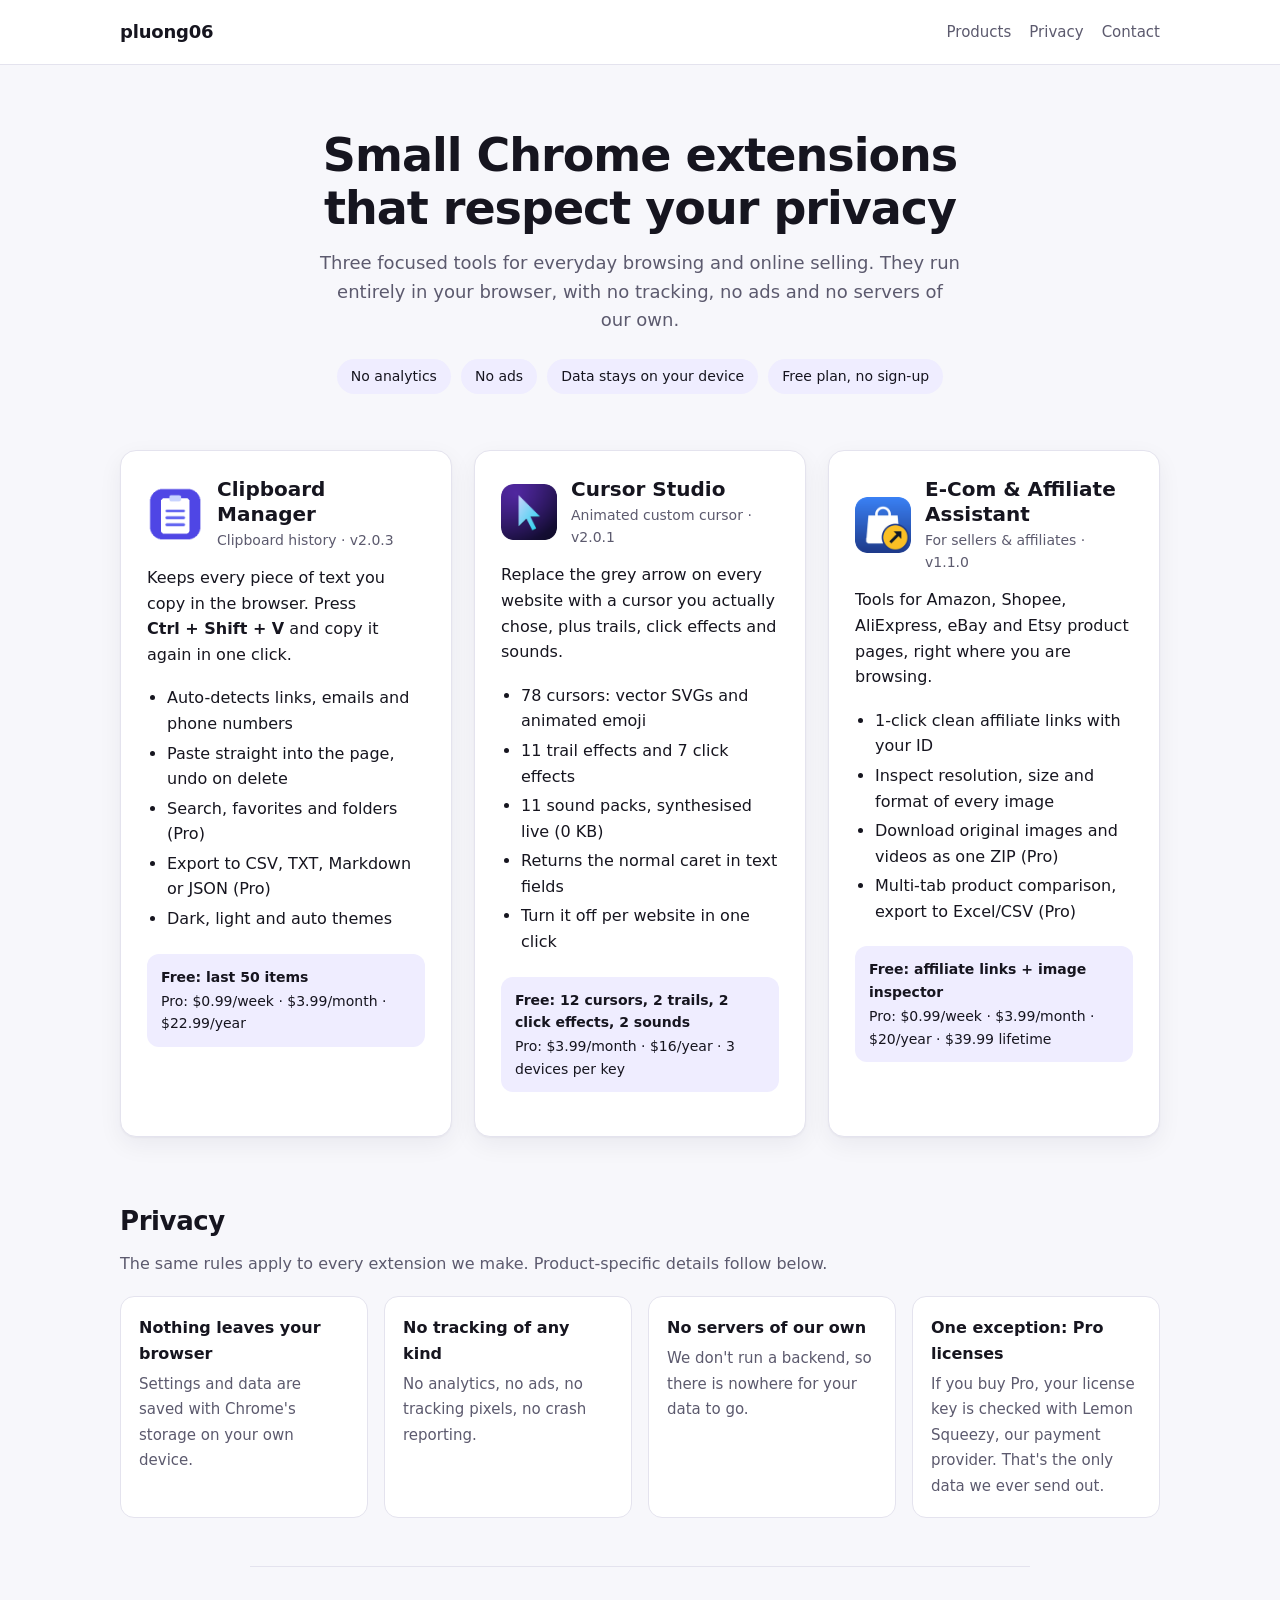
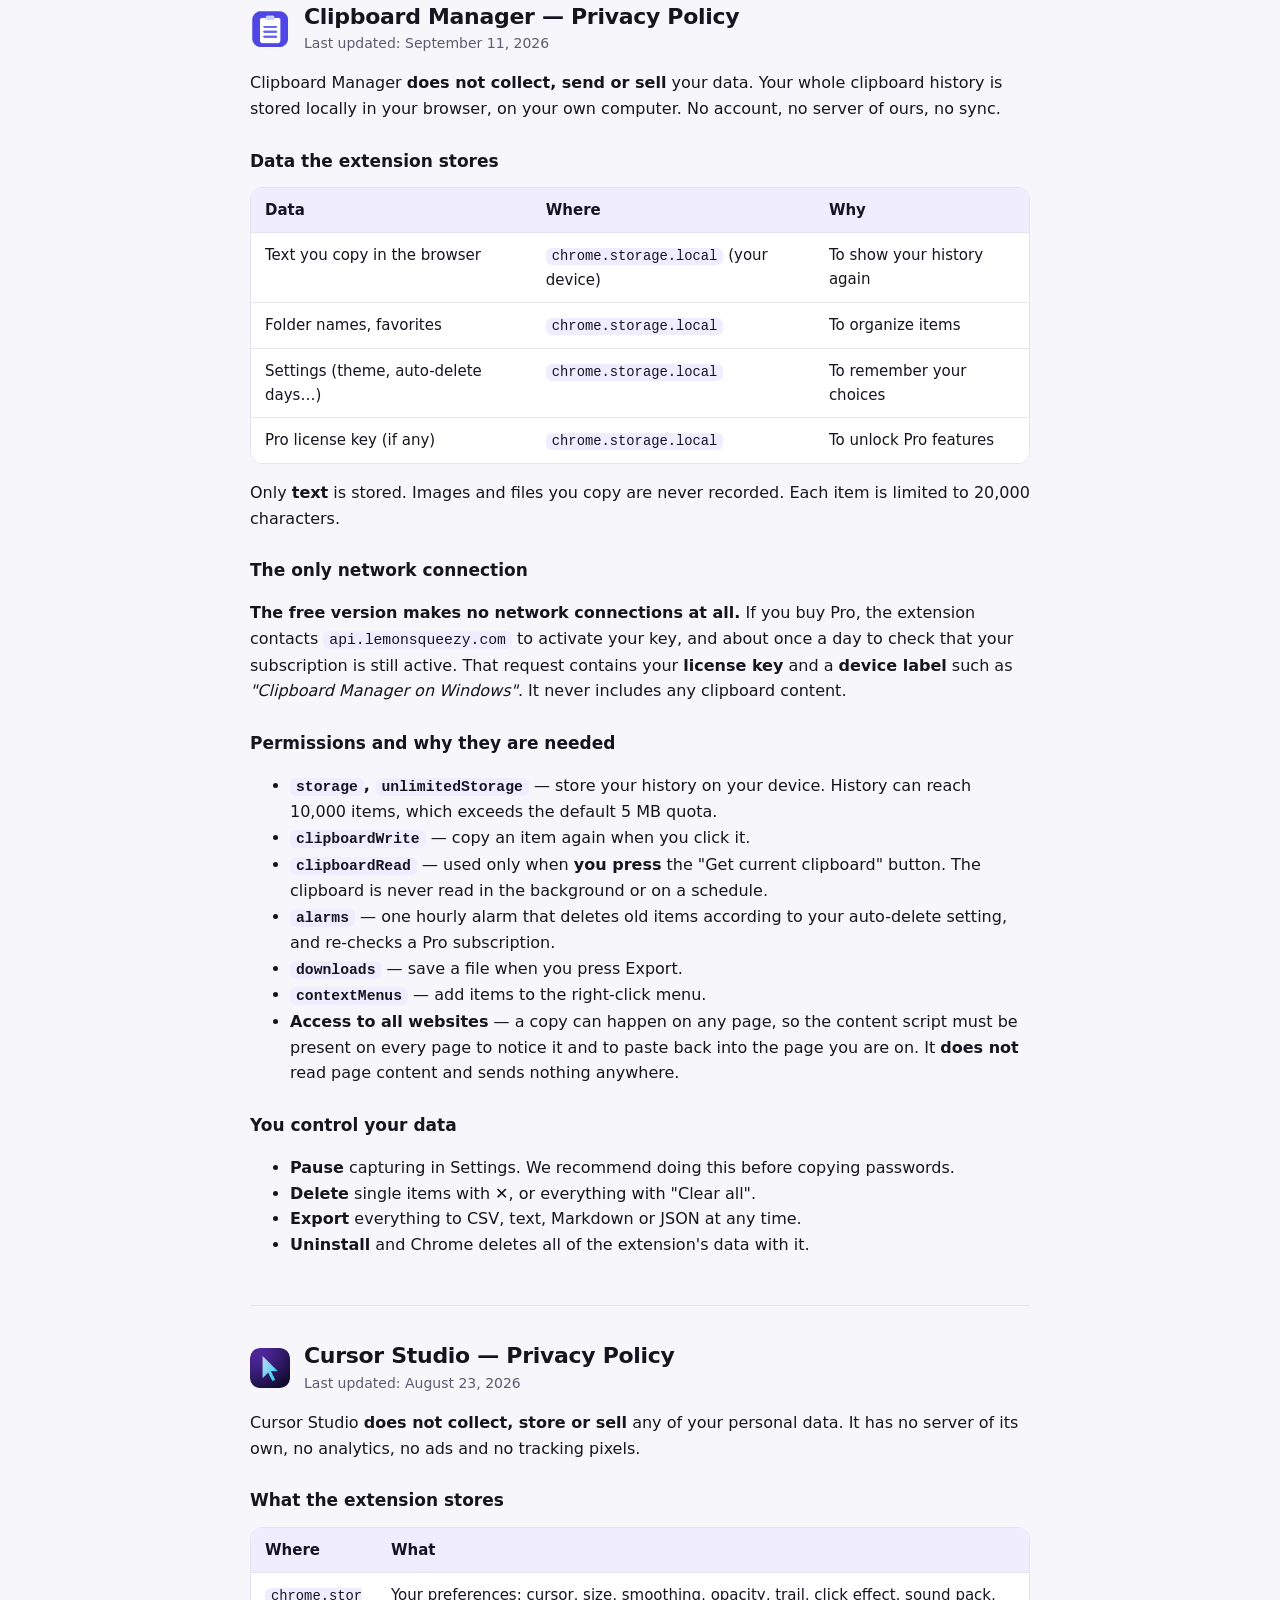
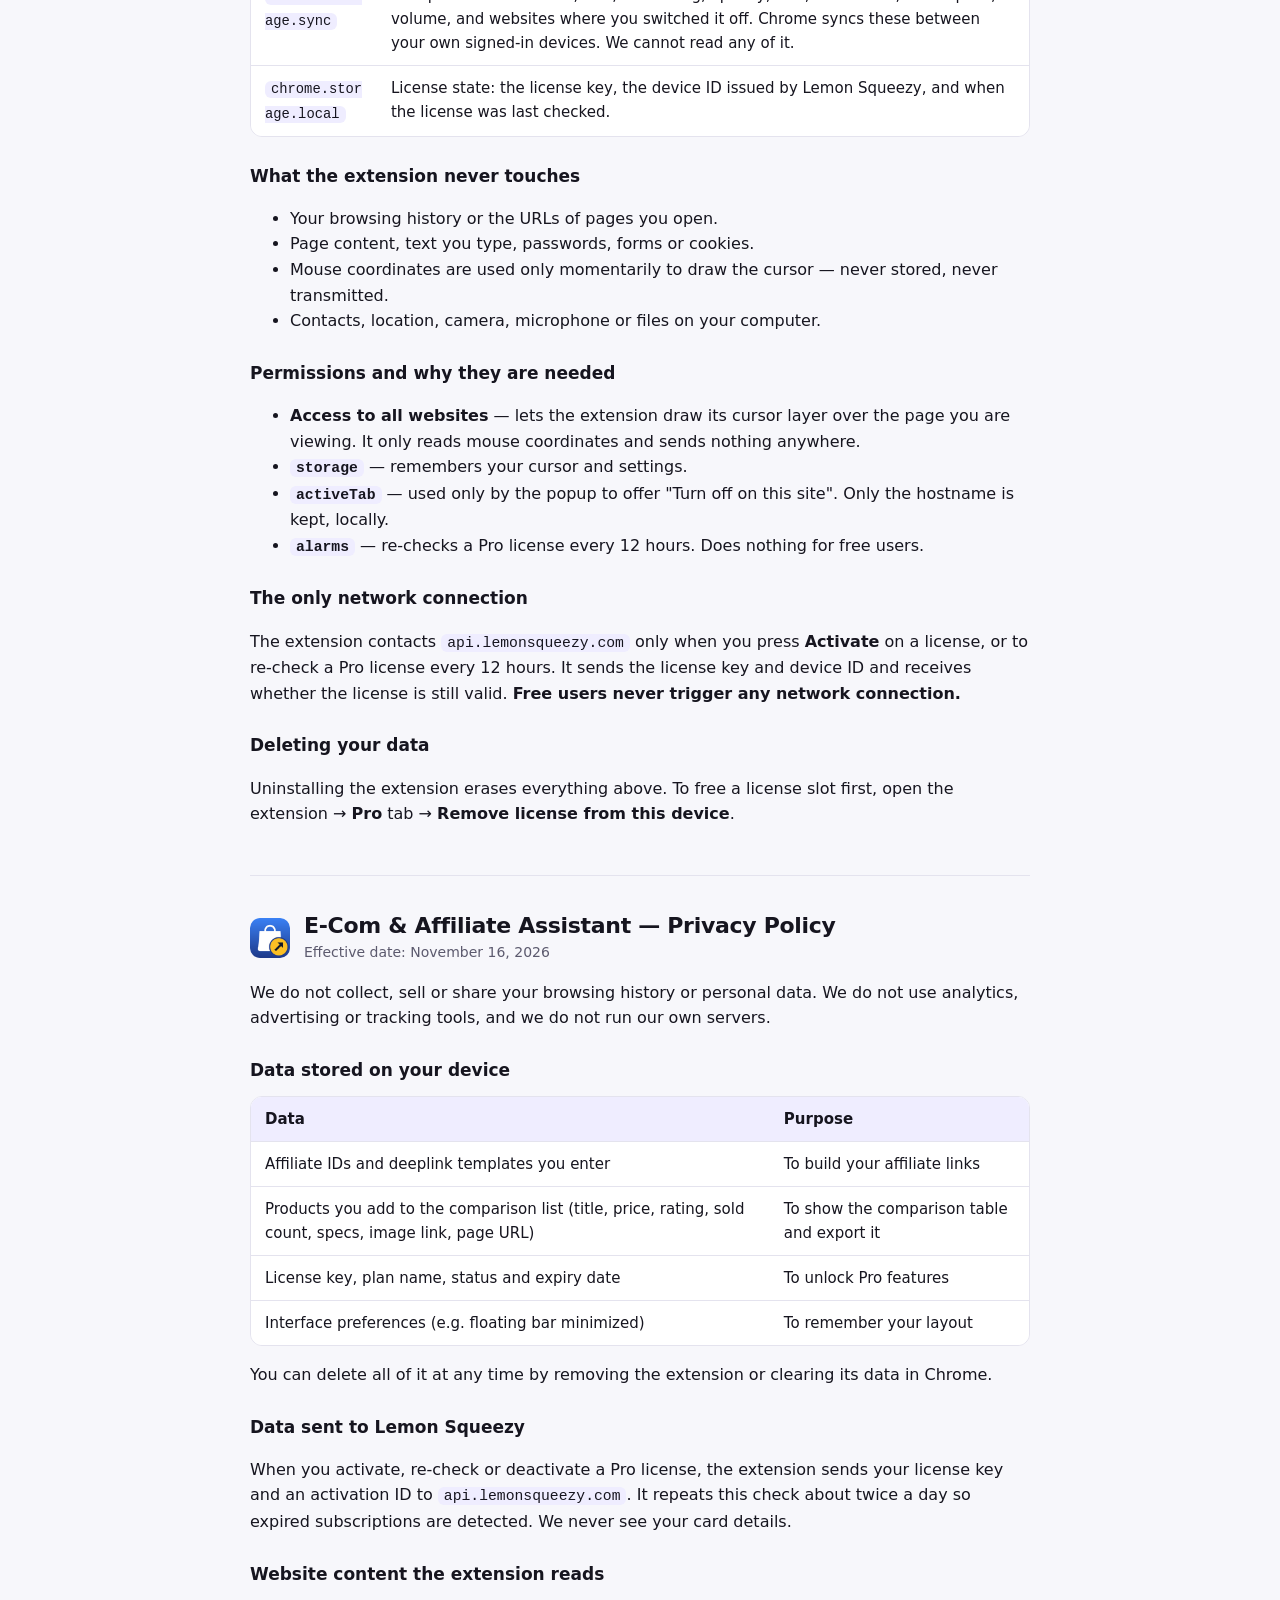
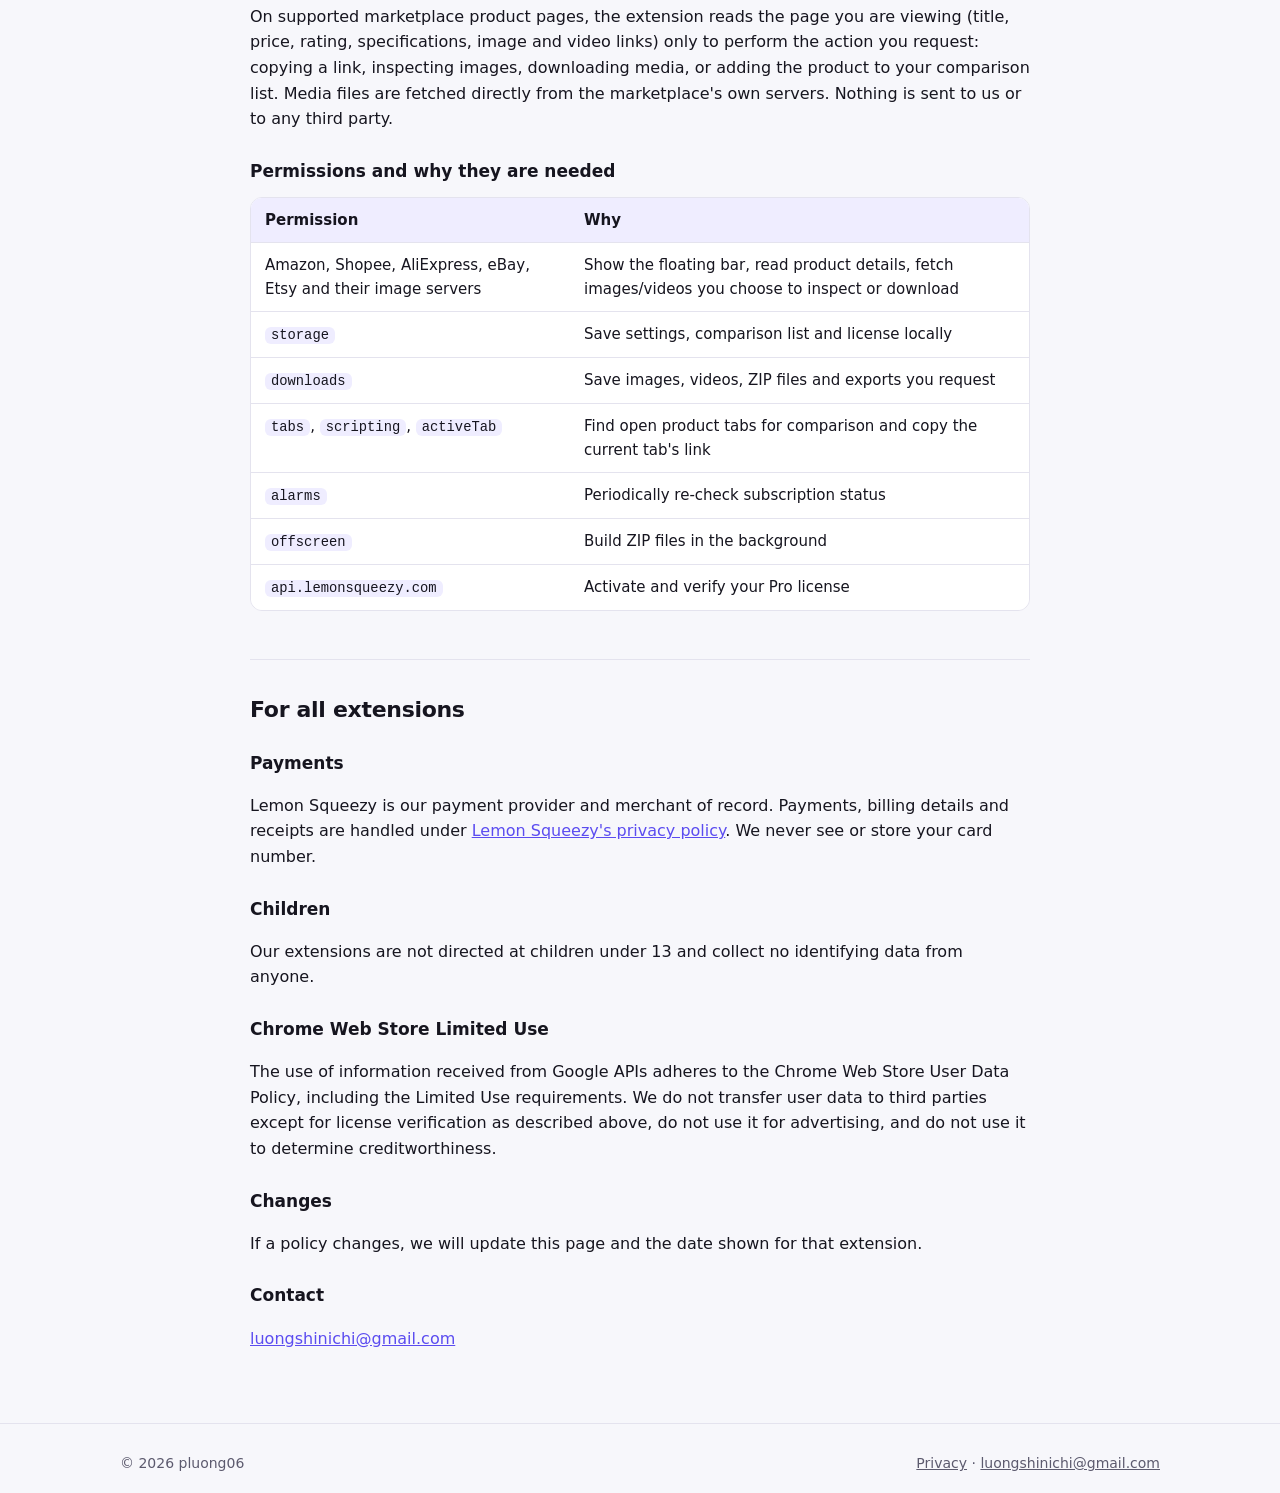
==== index.html @ fa10b031 "Add files via upload" ====
<!DOCTYPE html>
<html lang="en">
<head>
<meta charset="UTF-8" />
<meta name="viewport" content="width=device-width, initial-scale=1" />
<title>pluong06</title>
<meta name="description" content="Small, private Chrome extensions: Clipboard Manager, Cursor Studio and E-Com & Affiliate Assistant. No tracking, no ads, your data stays in your browser." />
<link rel="icon" href="assets/icons/clipboard-manager.png" />
<link rel="stylesheet" href="assets/style.css" />
</head>
<body>

<header class="site-head">
  <div class="wrap">
    <a class="brand" href="#top">pluong06</a>
    <nav class="nav">
      <a href="#products">Products</a>
      <a href="#privacy">Privacy</a>
      <a href="mailto:luongshinichi@gmail.com">Contact</a>
    </nav>
  </div>
</header>

<main class="wrap" id="top">

  <section class="hero">
    <h1>Small Chrome extensions<br />that respect your privacy</h1>
    <p>Three focused tools for everyday browsing and online selling. They run entirely in your browser, with no tracking, no ads and no servers of our own.</p>
    <div class="pills">
      <span class="pill">No analytics</span>
      <span class="pill">No ads</span>
      <span class="pill">Data stays on your device</span>
      <span class="pill">Free plan, no sign-up</span>
    </div>
  </section>

  <!-- ================= PRODUCTS ================= -->
  <section id="products" class="grid" aria-label="Products">

    <article class="card" id="clipboard-manager">
      <div class="card-top">
        <img src="assets/icons/clipboard-manager.png" alt="" width="56" height="56" />
        <div>
          <h2>Clipboard Manager</h2>
          <p class="tag">Clipboard history · v2.0.3</p>
        </div>
      </div>
      <p class="lead">Keeps every piece of text you copy in the browser. Press <b>Ctrl&nbsp;+&nbsp;Shift&nbsp;+&nbsp;V</b> and copy it again in one click.</p>
      <ul>
        <li>Auto-detects links, emails and phone numbers</li>
        <li>Paste straight into the page, undo on delete</li>
        <li>Search, favorites and folders (Pro)</li>
        <li>Export to CSV, TXT, Markdown or JSON (Pro)</li>
        <li>Dark, light and auto themes</li>
      </ul>
      <div class="price">
        <strong>Free: last 50 items</strong>
        Pro: $0.99/week · $3.99/month · $22.99/year
      </div>
    </article>

    <article class="card" id="cursor-studio">
      <div class="card-top">
        <img src="assets/icons/cursor-studio.png" alt="" width="56" height="56" />
        <div>
          <h2>Cursor Studio</h2>
          <p class="tag">Animated custom cursor · v2.0.1</p>
        </div>
      </div>
      <p class="lead">Replace the grey arrow on every website with a cursor you actually chose, plus trails, click effects and sounds.</p>
      <ul>
        <li>78 cursors: vector SVGs and animated emoji</li>
        <li>11 trail effects and 7 click effects</li>
        <li>11 sound packs, synthesised live (0 KB)</li>
        <li>Returns the normal caret in text fields</li>
        <li>Turn it off per website in one click</li>
      </ul>
      <div class="price">
        <strong>Free: 12 cursors, 2 trails, 2 click effects, 2 sounds</strong>
        Pro: $3.99/month · $16/year · 3 devices per key
      </div>
    </article>

    <article class="card" id="ecom-affiliate-assistant">
      <div class="card-top">
        <img src="assets/icons/ecom-affiliate-assistant.png" alt="" width="56" height="56" />
        <div>
          <h2>E-Com &amp; Affiliate Assistant</h2>
          <p class="tag">For sellers &amp; affiliates · v1.1.0</p>
        </div>
      </div>
      <p class="lead">Tools for Amazon, Shopee, AliExpress, eBay and Etsy product pages, right where you are browsing.</p>
      <ul>
        <li>1-click clean affiliate links with your ID</li>
        <li>Inspect resolution, size and format of every image</li>
        <li>Download original images and videos as one ZIP (Pro)</li>
        <li>Multi-tab product comparison, export to Excel/CSV (Pro)</li>
      </ul>
      <div class="price">
        <strong>Free: affiliate links + image inspector</strong>
        Pro: $0.99/week · $3.99/month · $20/year · $39.99 lifetime
      </div>
    </article>

  </section>

  <!-- ================= PRIVACY ================= -->
  <section class="section" id="privacy">
    <h2>Privacy</h2>
    <p>The same rules apply to every extension we make. Product-specific details follow below.</p>
    <div class="promise">
      <div><b>Nothing leaves your browser</b><span>Settings and data are saved with Chrome's storage on your own device.</span></div>
      <div><b>No tracking of any kind</b><span>No analytics, no ads, no tracking pixels, no crash reporting.</span></div>
      <div><b>No servers of our own</b><span>We don't run a backend, so there is nowhere for your data to go.</span></div>
      <div><b>One exception: Pro licenses</b><span>If you buy Pro, your license key is checked with Lemon Squeezy, our payment provider. That's the only data we ever send out.</span></div>
    </div>
  </section>

  <!-- Clipboard Manager privacy -->
  <section class="policy prose narrow" id="privacy-clipboard-manager">
    <div class="policy-head">
      <img src="assets/icons/clipboard-manager.png" alt="" width="40" height="40" />
      <div>
        <h2>Clipboard Manager — Privacy Policy</h2>
        <p class="meta">Last updated: September 11, 2026</p>
      </div>
    </div>

    <p>Clipboard Manager <b>does not collect, send or sell</b> your data. Your whole clipboard history is stored locally in your browser, on your own computer. No account, no server of ours, no sync.</p>

    <h3>Data the extension stores</h3>
    <div class="table-wrap">
      <table>
        <thead><tr><th>Data</th><th>Where</th><th>Why</th></tr></thead>
        <tbody>
          <tr><td>Text you copy in the browser</td><td><code>chrome.storage.local</code> (your device)</td><td>To show your history again</td></tr>
          <tr><td>Folder names, favorites</td><td><code>chrome.storage.local</code></td><td>To organize items</td></tr>
          <tr><td>Settings (theme, auto-delete days…)</td><td><code>chrome.storage.local</code></td><td>To remember your choices</td></tr>
          <tr><td>Pro license key (if any)</td><td><code>chrome.storage.local</code></td><td>To unlock Pro features</td></tr>
        </tbody>
      </table>
    </div>
    <p>Only <b>text</b> is stored. Images and files you copy are never recorded. Each item is limited to 20,000 characters.</p>

    <h3>The only network connection</h3>
    <p><b>The free version makes no network connections at all.</b> If you buy Pro, the extension contacts <code>api.lemonsqueezy.com</code> to activate your key, and about once a day to check that your subscription is still active. That request contains your <b>license key</b> and a <b>device label</b> such as <i>"Clipboard Manager on Windows"</i>. It never includes any clipboard content.</p>

    <h3>Permissions and why they are needed</h3>
    <ul>
      <li><b><code>storage</code>, <code>unlimitedStorage</code></b> — store your history on your device. History can reach 10,000 items, which exceeds the default 5 MB quota.</li>
      <li><b><code>clipboardWrite</code></b> — copy an item again when you click it.</li>
      <li><b><code>clipboardRead</code></b> — used only when <b>you press</b> the "Get current clipboard" button. The clipboard is never read in the background or on a schedule.</li>
      <li><b><code>alarms</code></b> — one hourly alarm that deletes old items according to your auto-delete setting, and re-checks a Pro subscription.</li>
      <li><b><code>downloads</code></b> — save a file when you press Export.</li>
      <li><b><code>contextMenus</code></b> — add items to the right-click menu.</li>
      <li><b>Access to all websites</b> — a copy can happen on any page, so the content script must be present on every page to notice it and to paste back into the page you are on. It <b>does not</b> read page content and sends nothing anywhere.</li>
    </ul>

    <h3>You control your data</h3>
    <ul>
      <li><b>Pause</b> capturing in Settings. We recommend doing this before copying passwords.</li>
      <li><b>Delete</b> single items with ✕, or everything with "Clear all".</li>
      <li><b>Export</b> everything to CSV, text, Markdown or JSON at any time.</li>
      <li><b>Uninstall</b> and Chrome deletes all of the extension's data with it.</li>
    </ul>
  </section>

  <!-- Cursor Studio privacy -->
  <section class="policy prose narrow" id="privacy-cursor-studio">
    <div class="policy-head">
      <img src="assets/icons/cursor-studio.png" alt="" width="40" height="40" />
      <div>
        <h2>Cursor Studio — Privacy Policy</h2>
        <p class="meta">Last updated: August 23, 2026</p>
      </div>
    </div>

    <p>Cursor Studio <b>does not collect, store or sell</b> any of your personal data. It has no server of its own, no analytics, no ads and no tracking pixels.</p>

    <h3>What the extension stores</h3>
    <div class="table-wrap">
      <table>
        <thead><tr><th>Where</th><th>What</th></tr></thead>
        <tbody>
          <tr><td><code>chrome.storage.sync</code></td><td>Your preferences: cursor, size, smoothing, opacity, trail, click effect, sound pack, volume, and websites where you switched it off. Chrome syncs these between your own signed-in devices. We cannot read any of it.</td></tr>
          <tr><td><code>chrome.storage.local</code></td><td>License state: the license key, the device ID issued by Lemon Squeezy, and when the license was last checked.</td></tr>
        </tbody>
      </table>
    </div>

    <h3>What the extension never touches</h3>
    <ul>
      <li>Your browsing history or the URLs of pages you open.</li>
      <li>Page content, text you type, passwords, forms or cookies.</li>
      <li>Mouse coordinates are used only momentarily to draw the cursor — never stored, never transmitted.</li>
      <li>Contacts, location, camera, microphone or files on your computer.</li>
    </ul>

    <h3>Permissions and why they are needed</h3>
    <ul>
      <li><b>Access to all websites</b> — lets the extension draw its cursor layer over the page you are viewing. It only reads mouse coordinates and sends nothing anywhere.</li>
      <li><b><code>storage</code></b> — remembers your cursor and settings.</li>
      <li><b><code>activeTab</code></b> — used only by the popup to offer "Turn off on this site". Only the hostname is kept, locally.</li>
      <li><b><code>alarms</code></b> — re-checks a Pro license every 12 hours. Does nothing for free users.</li>
    </ul>

    <h3>The only network connection</h3>
    <p>The extension contacts <code>api.lemonsqueezy.com</code> only when you press <b>Activate</b> on a license, or to re-check a Pro license every 12 hours. It sends the license key and device ID and receives whether the license is still valid. <b>Free users never trigger any network connection.</b></p>

    <h3>Deleting your data</h3>
    <p>Uninstalling the extension erases everything above. To free a license slot first, open the extension → <b>Pro</b> tab → <b>Remove license from this device</b>.</p>
  </section>

  <!-- E-Com privacy -->
  <section class="policy prose narrow" id="privacy-ecom-affiliate-assistant">
    <div class="policy-head">
      <img src="assets/icons/ecom-affiliate-assistant.png" alt="" width="40" height="40" />
      <div>
        <h2>E-Com &amp; Affiliate Assistant — Privacy Policy</h2>
        <p class="meta">Effective date: November 16, 2026</p>
      </div>
    </div>

    <p>We do not collect, sell or share your browsing history or personal data. We do not use analytics, advertising or tracking tools, and we do not run our own servers.</p>

    <h3>Data stored on your device</h3>
    <div class="table-wrap">
      <table>
        <thead><tr><th>Data</th><th>Purpose</th></tr></thead>
        <tbody>
          <tr><td>Affiliate IDs and deeplink templates you enter</td><td>To build your affiliate links</td></tr>
          <tr><td>Products you add to the comparison list (title, price, rating, sold count, specs, image link, page URL)</td><td>To show the comparison table and export it</td></tr>
          <tr><td>License key, plan name, status and expiry date</td><td>To unlock Pro features</td></tr>
          <tr><td>Interface preferences (e.g. floating bar minimized)</td><td>To remember your layout</td></tr>
        </tbody>
      </table>
    </div>
    <p>You can delete all of it at any time by removing the extension or clearing its data in Chrome.</p>

    <h3>Data sent to Lemon Squeezy</h3>
    <p>When you activate, re-check or deactivate a Pro license, the extension sends your license key and an activation ID to <code>api.lemonsqueezy.com</code>. It repeats this check about twice a day so expired subscriptions are detected. We never see your card details.</p>

    <h3>Website content the extension reads</h3>
    <p>On supported marketplace product pages, the extension reads the page you are viewing (title, price, rating, specifications, image and video links) only to perform the action you request: copying a link, inspecting images, downloading media, or adding the product to your comparison list. Media files are fetched directly from the marketplace's own servers. Nothing is sent to us or to any third party.</p>

    <h3>Permissions and why they are needed</h3>
    <div class="table-wrap">
      <table>
        <thead><tr><th>Permission</th><th>Why</th></tr></thead>
        <tbody>
          <tr><td>Amazon, Shopee, AliExpress, eBay, Etsy and their image servers</td><td>Show the floating bar, read product details, fetch images/videos you choose to inspect or download</td></tr>
          <tr><td><code>storage</code></td><td>Save settings, comparison list and license locally</td></tr>
          <tr><td><code>downloads</code></td><td>Save images, videos, ZIP files and exports you request</td></tr>
          <tr><td><code>tabs</code>, <code>scripting</code>, <code>activeTab</code></td><td>Find open product tabs for comparison and copy the current tab's link</td></tr>
          <tr><td><code>alarms</code></td><td>Periodically re-check subscription status</td></tr>
          <tr><td><code>offscreen</code></td><td>Build ZIP files in the background</td></tr>
          <tr><td><code>api.lemonsqueezy.com</code></td><td>Activate and verify your Pro license</td></tr>
        </tbody>
      </table>
    </div>
  </section>

  <!-- Common terms -->
  <section class="policy prose narrow" id="privacy-common">
    <h2>For all extensions</h2>
    <h3>Payments</h3>
    <p>Lemon Squeezy is our payment provider and merchant of record. Payments, billing details and receipts are handled under <a href="https://www.lemonsqueezy.com/privacy" target="_blank" rel="noopener">Lemon Squeezy's privacy policy</a>. We never see or store your card number.</p>
    <h3>Children</h3>
    <p>Our extensions are not directed at children under 13 and collect no identifying data from anyone.</p>
    <h3>Chrome Web Store Limited Use</h3>
    <p>The use of information received from Google APIs adheres to the Chrome Web Store User Data Policy, including the Limited Use requirements. We do not transfer user data to third parties except for license verification as described above, do not use it for advertising, and do not use it to determine creditworthiness.</p>
    <h3>Changes</h3>
    <p>If a policy changes, we will update this page and the date shown for that extension.</p>
    <h3>Contact</h3>
    <p><a href="mailto:luongshinichi@gmail.com">luongshinichi@gmail.com</a></p>
  </section>

</main>

<footer class="site-foot">
  <div class="wrap">
    <span>© 2026 pluong06</span>
    <span><a href="#privacy">Privacy</a> · <a href="mailto:luongshinichi@gmail.com">luongshinichi@gmail.com</a></span>
  </div>
</footer>

</body>
</html>
---- assets/style.css ----
:root {
  --bg: #f7f7fb;
  --surface: #ffffff;
  --text: #16151f;
  --muted: #5c5a6e;
  --line: #e4e3ee;
  --accent: #5b4cf0;
  --accent-ink: #ffffff;
  --soft: #efedff;
  --ok: #138a52;
  --radius: 16px;
  --shadow: 0 1px 2px rgba(20, 18, 50, .04), 0 8px 24px rgba(20, 18, 50, .06);
  color-scheme: light;
}
@media (prefers-color-scheme: dark) {
  :root {
    --bg: #0f0e17;
    --surface: #18172a;
    --text: #ecebf5;
    --muted: #a3a1b8;
    --line: #2a2942;
    --accent: #8b80ff;
    --accent-ink: #0f0e17;
    --soft: #23214a;
    --ok: #4fd18f;
    --shadow: none;
    color-scheme: dark;
  }
}

* { box-sizing: border-box; }
html { -webkit-text-size-adjust: 100%; }
body {
  margin: 0;
  background: var(--bg);
  color: var(--text);
  font: 16px/1.6 system-ui, -apple-system, "Segoe UI", Roboto, "Helvetica Neue", Arial, sans-serif;
}
a { color: var(--accent); }
img { max-width: 100%; display: block; }
.wrap { max-width: 1080px; margin: 0 auto; padding: 0 20px; }
.narrow { max-width: 780px; }

/* Header / footer */
.site-head { border-bottom: 1px solid var(--line); background: var(--surface); }
.site-head .wrap { display: flex; align-items: center; justify-content: space-between; gap: 16px; min-height: 64px; flex-wrap: wrap; }
.brand { font-weight: 700; font-size: 18px; color: var(--text); text-decoration: none; letter-spacing: -.2px; }
.brand span { color: var(--accent); }
.nav { display: flex; gap: 18px; flex-wrap: wrap; }
.nav a { color: var(--muted); text-decoration: none; font-size: 15px; }
.nav a:hover { color: var(--text); }
.site-foot { border-top: 1px solid var(--line); margin-top: 72px; padding: 28px 0 40px; color: var(--muted); font-size: 14px; }
.site-foot .wrap { display: flex; justify-content: space-between; gap: 12px 24px; flex-wrap: wrap; }
.site-foot a { color: var(--muted); }

/* Hero */
.hero { padding: 64px 0 36px; text-align: center; }
.hero h1 { font-size: clamp(30px, 5vw, 46px); line-height: 1.15; letter-spacing: -1px; margin: 0 0 14px; }
.hero p { color: var(--muted); font-size: 18px; max-width: 640px; margin: 0 auto; }
.pills { display: flex; gap: 10px; justify-content: center; flex-wrap: wrap; margin-top: 24px; }
.pill { background: var(--soft); color: var(--text); border-radius: 999px; padding: 6px 14px; font-size: 14px; }

/* Product cards */
.grid { display: grid; gap: 22px; grid-template-columns: repeat(auto-fit, minmax(300px, 1fr)); margin-top: 20px; }
.card {
  background: var(--surface); border: 1px solid var(--line); border-radius: var(--radius);
  box-shadow: var(--shadow); padding: 26px; display: flex; flex-direction: column;
}
.card-top { display: flex; gap: 14px; align-items: center; margin-bottom: 14px; }
.card-top img { width: 56px; height: 56px; border-radius: 12px; }
.card h2 { font-size: 20px; margin: 0; line-height: 1.25; }
.card .tag { color: var(--muted); font-size: 14px; margin: 2px 0 0; }
.card p.lead { margin: 0 0 14px; }
.card ul { margin: 0 0 18px; padding-left: 20px; }
.card li { margin: 4px 0; }
.price { background: var(--soft); border-radius: 12px; padding: 12px 14px; font-size: 14px; margin-bottom: 18px; }
.price strong { display: block; margin-bottom: 2px; }
.actions { margin-top: auto; display: flex; gap: 10px; flex-wrap: wrap; }
.btn {
  display: inline-flex; align-items: center; justify-content: center; gap: 8px;
  padding: 10px 16px; border-radius: 10px; font-weight: 600; font-size: 15px;
  text-decoration: none; border: 1px solid transparent; min-height: 44px;
}
.btn-primary { background: var(--accent); color: var(--accent-ink); }
.btn-ghost { border-color: var(--line); color: var(--text); }
.btn-ghost:hover { border-color: var(--accent); }
.btn[aria-disabled="true"] { background: var(--soft); color: var(--muted); pointer-events: none; }

/* Promise section */
.section { margin-top: 64px; }
.section h2 { font-size: 26px; letter-spacing: -.4px; margin: 0 0 8px; }
.section > p { color: var(--muted); margin: 0 0 20px; }
.promise { display: grid; gap: 16px; grid-template-columns: repeat(auto-fit, minmax(220px, 1fr)); }
.promise div { background: var(--surface); border: 1px solid var(--line); border-radius: 14px; padding: 18px; }
.promise b { display: block; margin-bottom: 4px; }
.promise span { color: var(--muted); font-size: 15px; }

/* Privacy pages */
.doc-head { padding: 48px 0 8px; }
.doc-head .back { font-size: 14px; text-decoration: none; display: inline-block; margin-bottom: 22px; }
.doc-head h1 { font-size: clamp(26px, 4vw, 34px); letter-spacing: -.6px; line-height: 1.2; margin: 0 0 6px; }
.doc-head .meta { color: var(--muted); font-size: 14px; margin: 0; }
.summary { background: var(--soft); border-radius: 14px; padding: 18px 22px; margin: 26px 0 8px; }
.summary ul { margin: 0; padding-left: 20px; }
.prose h2 { font-size: 21px; margin: 36px 0 10px; letter-spacing: -.2px; }
.prose p, .prose li { color: var(--text); }
.prose code { background: var(--soft); padding: 1px 6px; border-radius: 6px; font-size: .92em; word-break: break-word; }
.table-wrap { overflow-x: auto; border: 1px solid var(--line); border-radius: 12px; margin: 12px 0; }
table { border-collapse: collapse; width: 100%; font-size: 15px; background: var(--surface); }
th, td { text-align: left; padding: 10px 14px; border-bottom: 1px solid var(--line); vertical-align: top; }
tr:last-child td { border-bottom: 0; }
th { font-weight: 600; background: var(--soft); }

.policy-list { display: grid; gap: 14px; margin-top: 26px; }
.policy-list a {
  display: flex; align-items: center; gap: 14px; padding: 16px 18px; background: var(--surface);
  border: 1px solid var(--line); border-radius: 14px; text-decoration: none; color: var(--text);
}
.policy-list a:hover { border-color: var(--accent); }
.policy-list img { width: 40px; height: 40px; border-radius: 10px; }
.policy-list small { display: block; color: var(--muted); }

@media (max-width: 520px) {
  .hero { padding-top: 44px; }
  .card { padding: 20px; }
  .actions .btn { flex: 1 1 100%; }
}

/* Privacy sections on the home page */
html { scroll-behavior: smooth; }
section[id] { scroll-margin-top: 16px; }
.policy { margin: 48px auto 0; padding-top: 36px; border-top: 1px solid var(--line); }
.policy-head { display: flex; gap: 14px; align-items: center; margin-bottom: 14px; }
.policy-head img { width: 40px; height: 40px; border-radius: 10px; flex: none; }
.policy h2 { font-size: 22px; margin: 0; letter-spacing: -.3px; line-height: 1.25; }
.policy .meta { color: var(--muted); font-size: 14px; margin: 2px 0 0; }
.policy h3 { font-size: 17px; margin: 26px 0 8px; }
#privacy-common h2 { margin-bottom: 4px; }
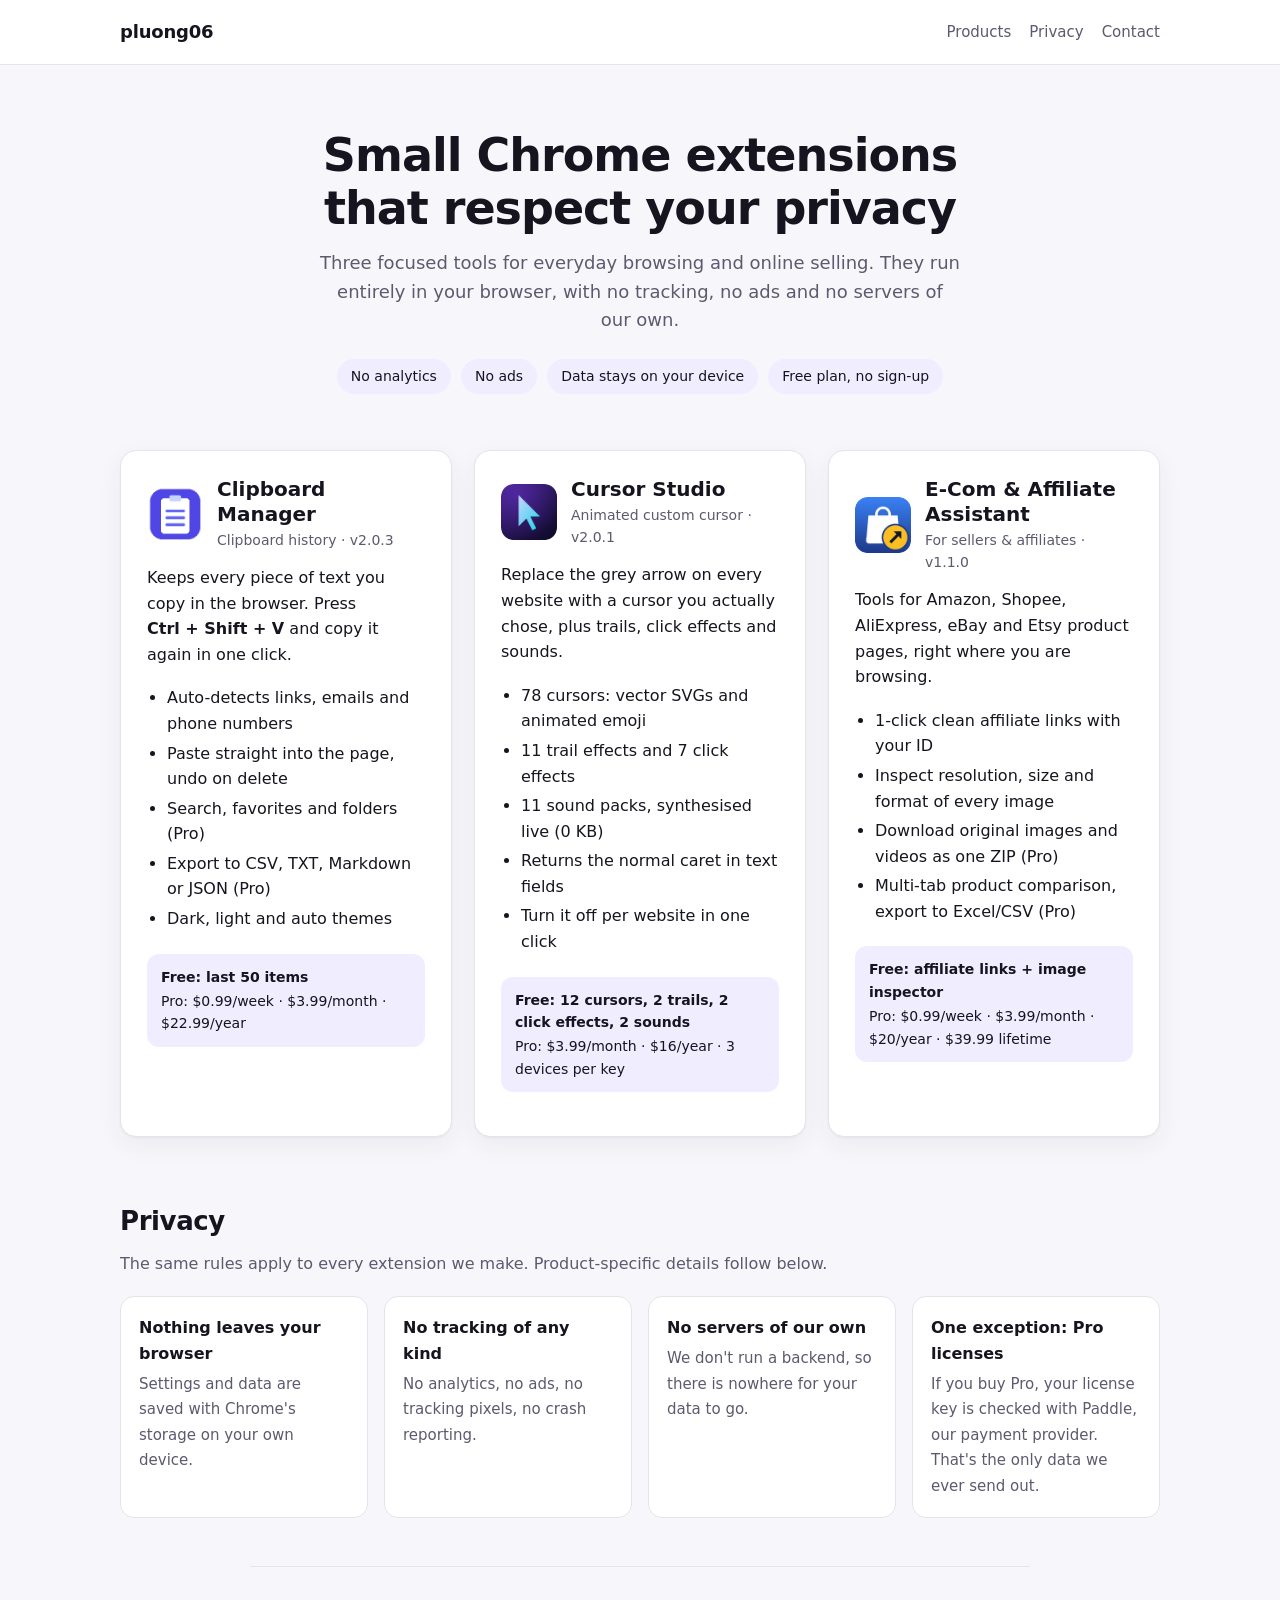
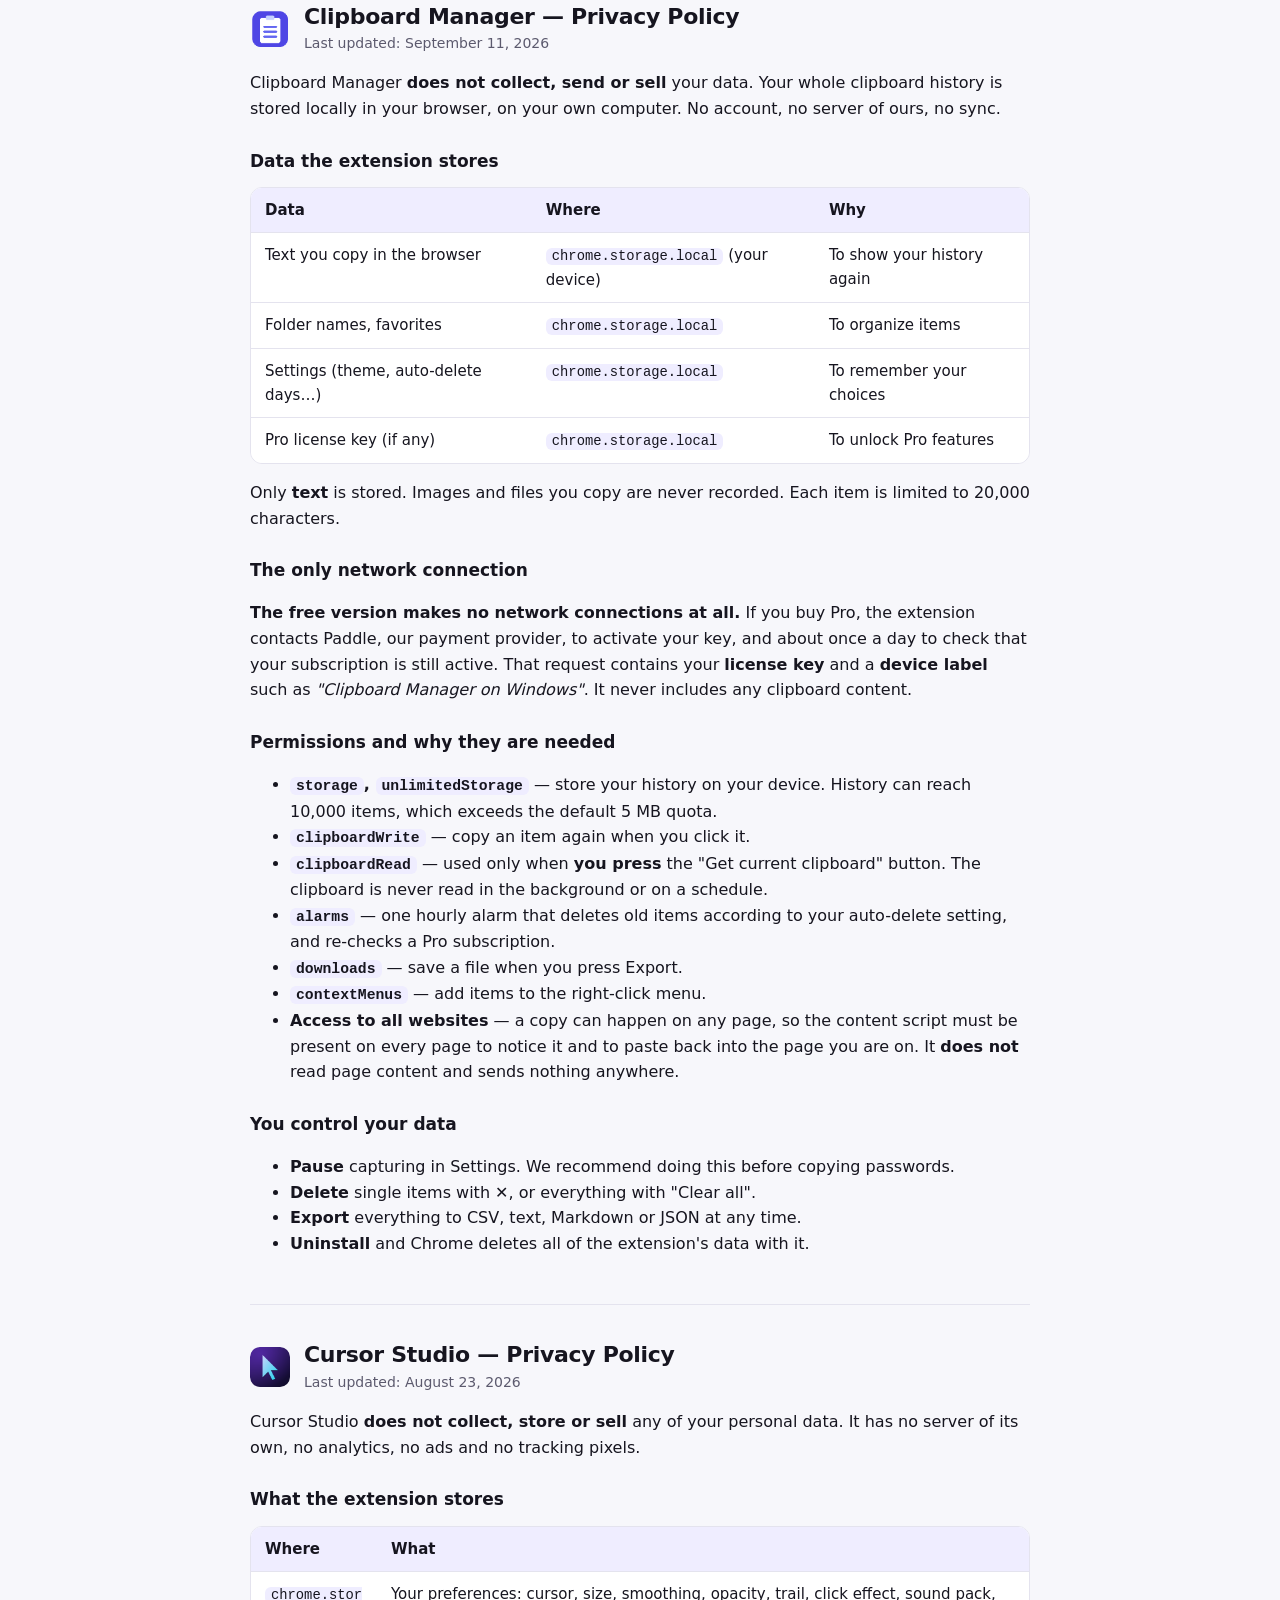
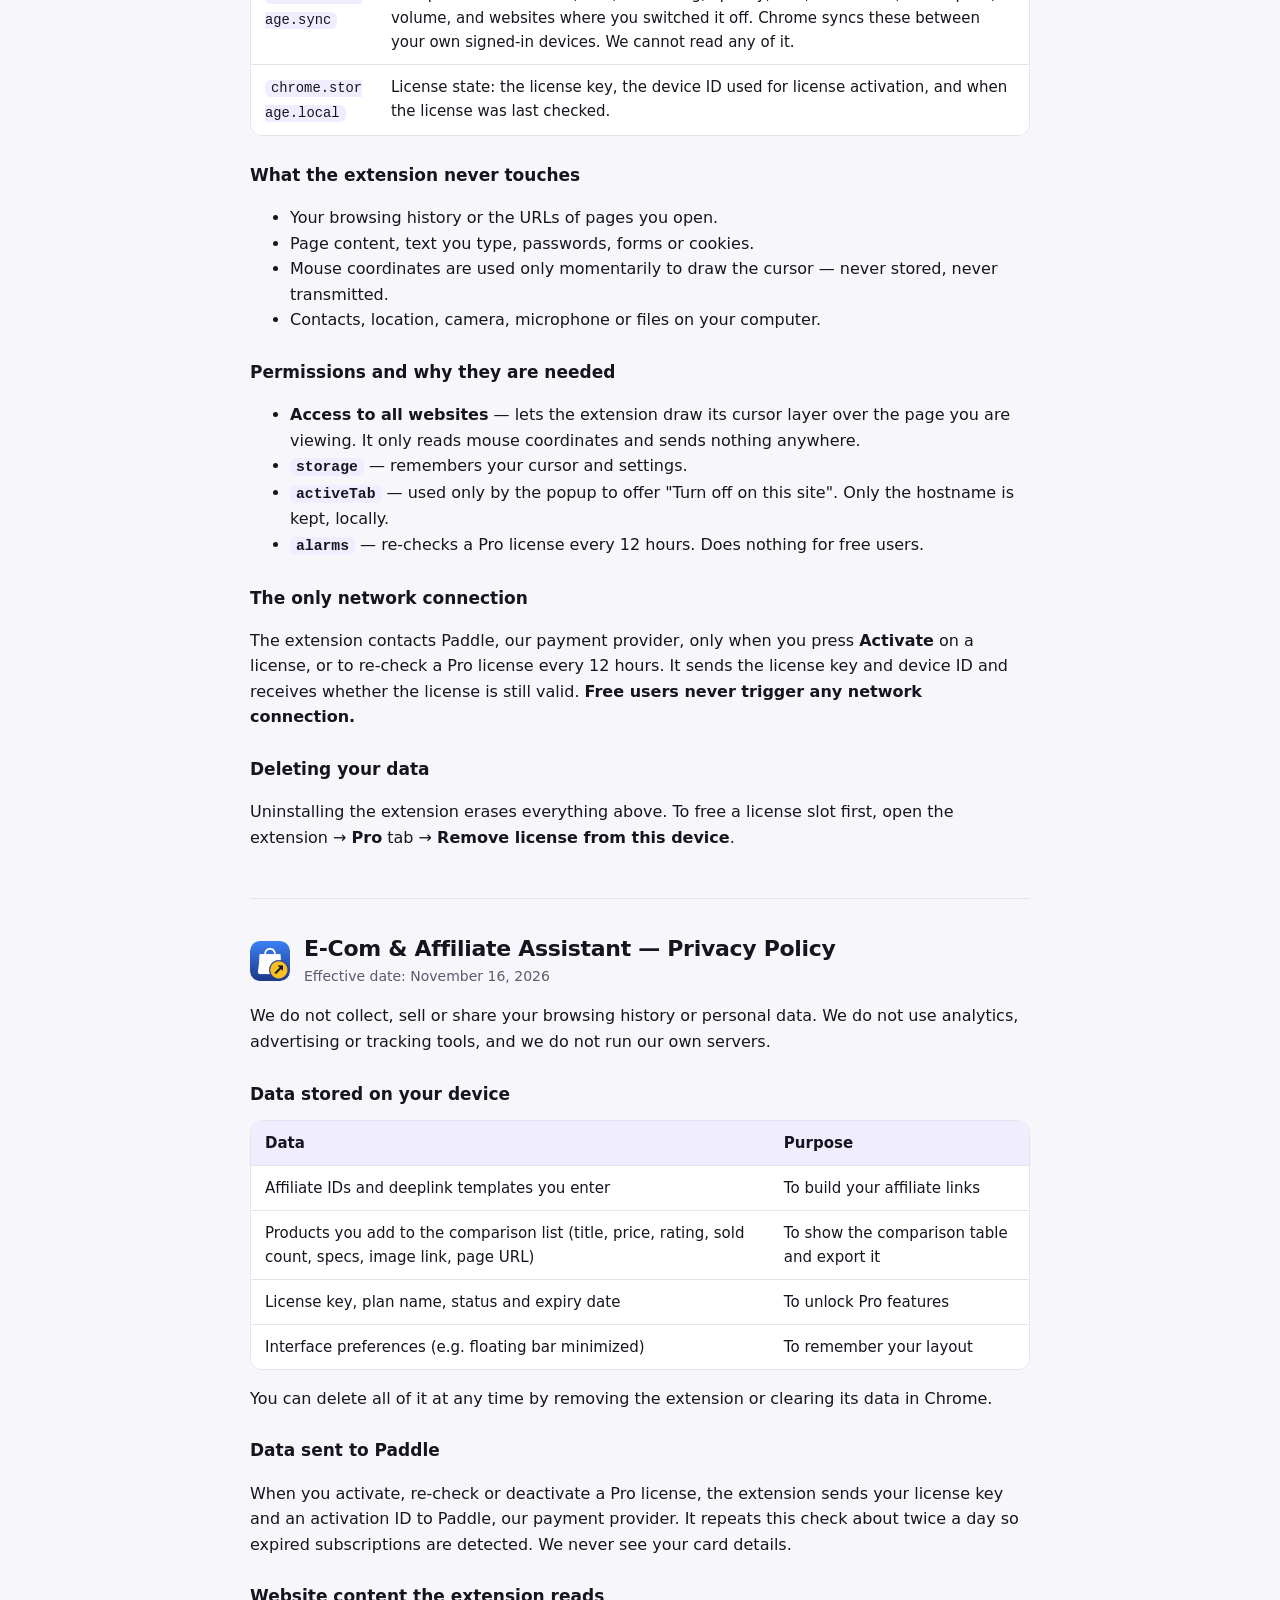
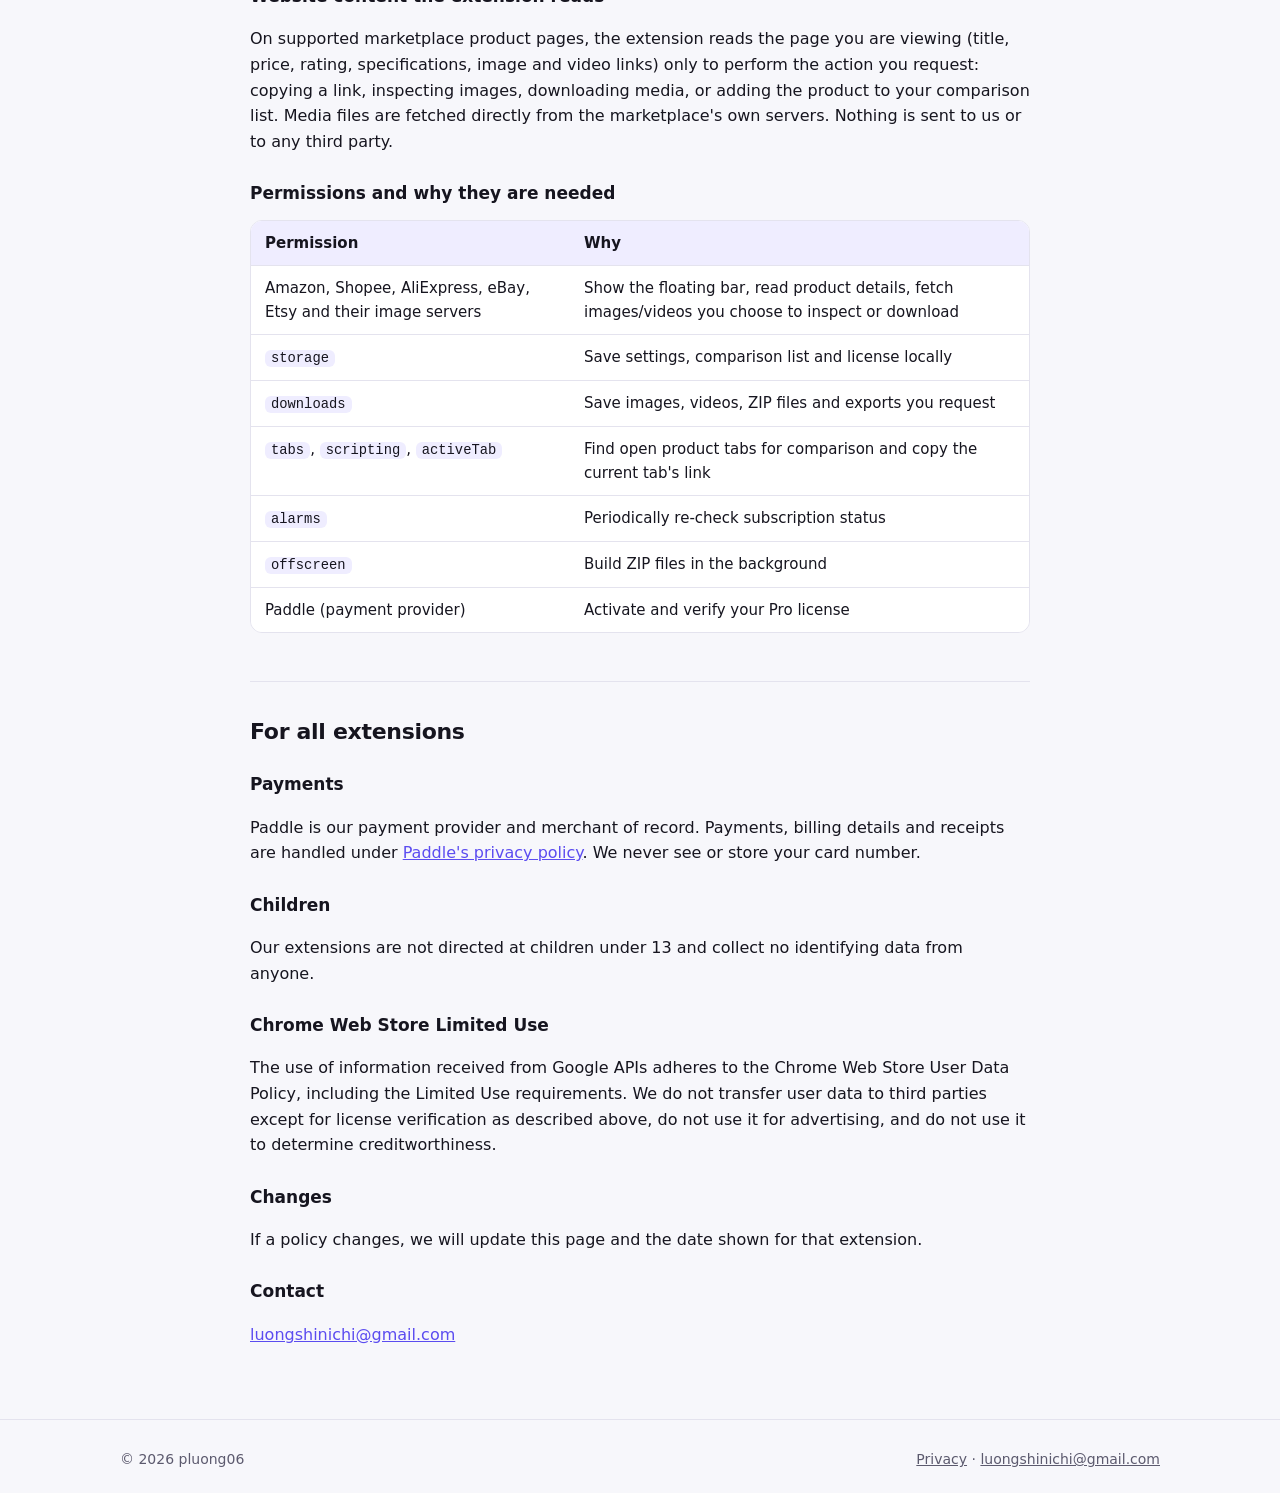
==== commit af02e82f: "Add files via upload" ====
--- a/index.html
+++ b/index.html
@@ -112,7 +112,7 @@
       <div><b>Nothing leaves your browser</b><span>Settings and data are saved with Chrome's storage on your own device.</span></div>
       <div><b>No tracking of any kind</b><span>No analytics, no ads, no tracking pixels, no crash reporting.</span></div>
       <div><b>No servers of our own</b><span>We don't run a backend, so there is nowhere for your data to go.</span></div>
-      <div><b>One exception: Pro licenses</b><span>If you buy Pro, your license key is checked with Lemon Squeezy, our payment provider. That's the only data we ever send out.</span></div>
+      <div><b>One exception: Pro licenses</b><span>If you buy Pro, your license key is checked with Paddle, our payment provider. That's the only data we ever send out.</span></div>
     </div>
   </section>
 
@@ -143,7 +143,7 @@
     <p>Only <b>text</b> is stored. Images and files you copy are never recorded. Each item is limited to 20,000 characters.</p>
 
     <h3>The only network connection</h3>
-    <p><b>The free version makes no network connections at all.</b> If you buy Pro, the extension contacts <code>api.lemonsqueezy.com</code> to activate your key, and about once a day to check that your subscription is still active. That request contains your <b>license key</b> and a <b>device label</b> such as <i>"Clipboard Manager on Windows"</i>. It never includes any clipboard content.</p>
+    <p><b>The free version makes no network connections at all.</b> If you buy Pro, the extension contacts Paddle, our payment provider, to activate your key, and about once a day to check that your subscription is still active. That request contains your <b>license key</b> and a <b>device label</b> such as <i>"Clipboard Manager on Windows"</i>. It never includes any clipboard content.</p>
 
     <h3>Permissions and why they are needed</h3>
     <ul>
@@ -183,7 +183,7 @@
         <thead><tr><th>Where</th><th>What</th></tr></thead>
         <tbody>
           <tr><td><code>chrome.storage.sync</code></td><td>Your preferences: cursor, size, smoothing, opacity, trail, click effect, sound pack, volume, and websites where you switched it off. Chrome syncs these between your own signed-in devices. We cannot read any of it.</td></tr>
-          <tr><td><code>chrome.storage.local</code></td><td>License state: the license key, the device ID issued by Lemon Squeezy, and when the license was last checked.</td></tr>
+          <tr><td><code>chrome.storage.local</code></td><td>License state: the license key, the device ID used for license activation, and when the license was last checked.</td></tr>
         </tbody>
       </table>
     </div>
@@ -205,7 +205,7 @@
     </ul>
 
     <h3>The only network connection</h3>
-    <p>The extension contacts <code>api.lemonsqueezy.com</code> only when you press <b>Activate</b> on a license, or to re-check a Pro license every 12 hours. It sends the license key and device ID and receives whether the license is still valid. <b>Free users never trigger any network connection.</b></p>
+    <p>The extension contacts Paddle, our payment provider, only when you press <b>Activate</b> on a license, or to re-check a Pro license every 12 hours. It sends the license key and device ID and receives whether the license is still valid. <b>Free users never trigger any network connection.</b></p>
 
     <h3>Deleting your data</h3>
     <p>Uninstalling the extension erases everything above. To free a license slot first, open the extension → <b>Pro</b> tab → <b>Remove license from this device</b>.</p>
@@ -237,8 +237,8 @@
     </div>
     <p>You can delete all of it at any time by removing the extension or clearing its data in Chrome.</p>
 
-    <h3>Data sent to Lemon Squeezy</h3>
-    <p>When you activate, re-check or deactivate a Pro license, the extension sends your license key and an activation ID to <code>api.lemonsqueezy.com</code>. It repeats this check about twice a day so expired subscriptions are detected. We never see your card details.</p>
+    <h3>Data sent to Paddle</h3>
+    <p>When you activate, re-check or deactivate a Pro license, the extension sends your license key and an activation ID to Paddle, our payment provider. It repeats this check about twice a day so expired subscriptions are detected. We never see your card details.</p>
 
     <h3>Website content the extension reads</h3>
     <p>On supported marketplace product pages, the extension reads the page you are viewing (title, price, rating, specifications, image and video links) only to perform the action you request: copying a link, inspecting images, downloading media, or adding the product to your comparison list. Media files are fetched directly from the marketplace's own servers. Nothing is sent to us or to any third party.</p>
@@ -254,7 +254,7 @@
           <tr><td><code>tabs</code>, <code>scripting</code>, <code>activeTab</code></td><td>Find open product tabs for comparison and copy the current tab's link</td></tr>
           <tr><td><code>alarms</code></td><td>Periodically re-check subscription status</td></tr>
           <tr><td><code>offscreen</code></td><td>Build ZIP files in the background</td></tr>
-          <tr><td><code>api.lemonsqueezy.com</code></td><td>Activate and verify your Pro license</td></tr>
+          <tr><td>Paddle (payment provider)</td><td>Activate and verify your Pro license</td></tr>
         </tbody>
       </table>
     </div>
@@ -264,7 +264,7 @@
   <section class="policy prose narrow" id="privacy-common">
     <h2>For all extensions</h2>
     <h3>Payments</h3>
-    <p>Lemon Squeezy is our payment provider and merchant of record. Payments, billing details and receipts are handled under <a href="https://www.lemonsqueezy.com/privacy" target="_blank" rel="noopener">Lemon Squeezy's privacy policy</a>. We never see or store your card number.</p>
+    <p>Paddle is our payment provider and merchant of record. Payments, billing details and receipts are handled under <a href="https://www.paddle.com/legal/privacy" target="_blank" rel="noopener">Paddle's privacy policy</a>. We never see or store your card number.</p>
     <h3>Children</h3>
     <p>Our extensions are not directed at children under 13 and collect no identifying data from anyone.</p>
     <h3>Chrome Web Store Limited Use</h3>
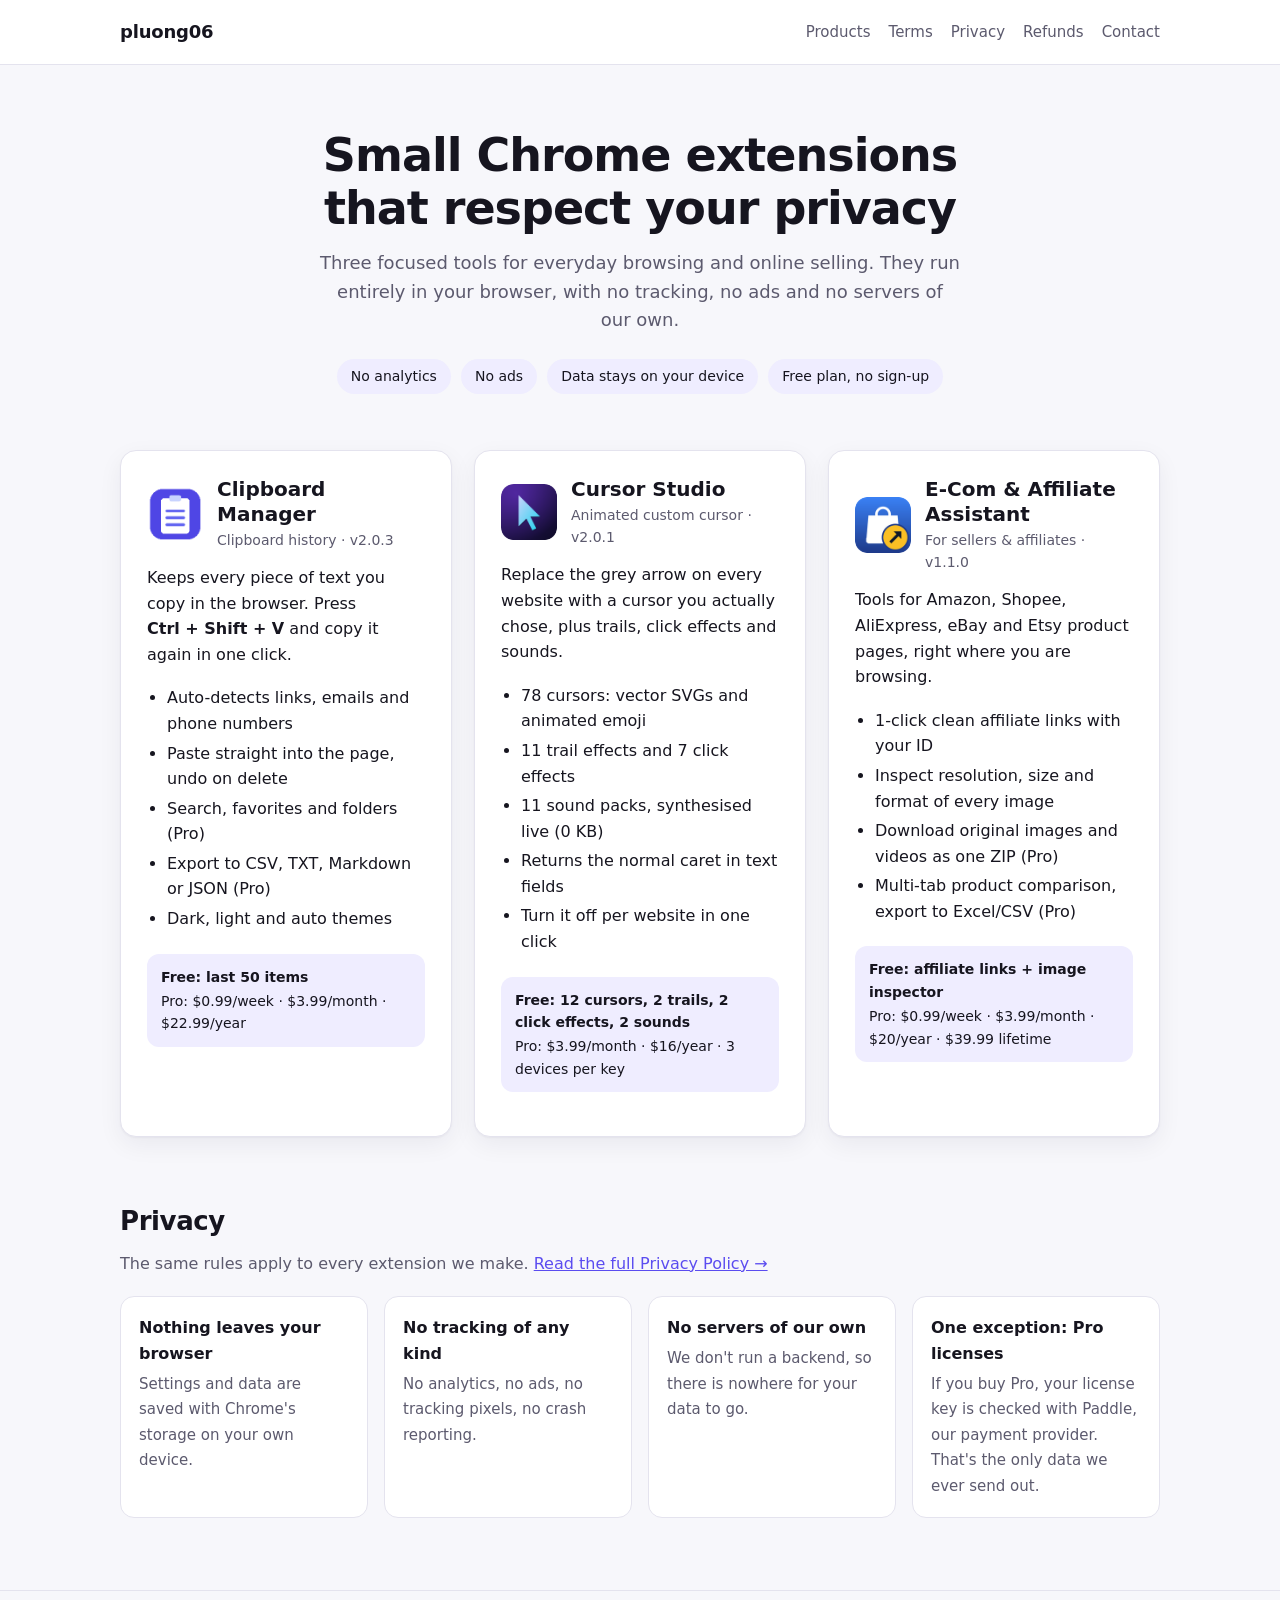
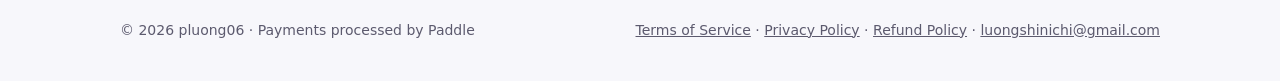
==== commit f405cf92: "Add files via upload" ====
--- a/index.html
+++ b/index.html
@@ -4,7 +4,7 @@
 <meta charset="UTF-8" />
 <meta name="viewport" content="width=device-width, initial-scale=1" />
 <title>pluong06</title>
-<meta name="description" content="Small, private Chrome extensions: Clipboard Manager, Cursor Studio and E-Com & Affiliate Assistant. No tracking, no ads, your data stays in your browser." />
+<meta name="description" content="Small, private Chrome extensions: Clipboard Manager, Cursor Studio and E-Com &amp; Affiliate Assistant. No tracking, no ads, your data stays in your browser." />
 <link rel="icon" href="assets/icons/clipboard-manager.png" />
 <link rel="stylesheet" href="assets/style.css" />
 </head>
@@ -12,15 +12,16 @@
 
 <header class="site-head">
   <div class="wrap">
-    <a class="brand" href="#top">pluong06</a>
+    <a class="brand" href="index.html">pluong06</a>
     <nav class="nav">
-      <a href="#products">Products</a>
-      <a href="#privacy">Privacy</a>
+      <a href="index.html#products">Products</a>
+      <a href="terms.html">Terms</a>
+      <a href="privacy.html">Privacy</a>
+      <a href="refunds.html">Refunds</a>
       <a href="mailto:luongshinichi@gmail.com">Contact</a>
     </nav>
   </div>
 </header>
-
 <main class="wrap" id="top">
 
   <section class="hero">
@@ -107,7 +108,7 @@
   <!-- ================= PRIVACY ================= -->
   <section class="section" id="privacy">
     <h2>Privacy</h2>
-    <p>The same rules apply to every extension we make. Product-specific details follow below.</p>
+    <p>The same rules apply to every extension we make. <a href="privacy.html">Read the full Privacy Policy →</a></p>
     <div class="promise">
       <div><b>Nothing leaves your browser</b><span>Settings and data are saved with Chrome's storage on your own device.</span></div>
       <div><b>No tracking of any kind</b><span>No analytics, no ads, no tracking pixels, no crash reporting.</span></div>
@@ -116,171 +117,17 @@
     </div>
   </section>
 
-  <!-- Clipboard Manager privacy -->
-  <section class="policy prose narrow" id="privacy-clipboard-manager">
-    <div class="policy-head">
-      <img src="assets/icons/clipboard-manager.png" alt="" width="40" height="40" />
-      <div>
-        <h2>Clipboard Manager — Privacy Policy</h2>
-        <p class="meta">Last updated: September 11, 2026</p>
-      </div>
-    </div>
-
-    <p>Clipboard Manager <b>does not collect, send or sell</b> your data. Your whole clipboard history is stored locally in your browser, on your own computer. No account, no server of ours, no sync.</p>
-
-    <h3>Data the extension stores</h3>
-    <div class="table-wrap">
-      <table>
-        <thead><tr><th>Data</th><th>Where</th><th>Why</th></tr></thead>
-        <tbody>
-          <tr><td>Text you copy in the browser</td><td><code>chrome.storage.local</code> (your device)</td><td>To show your history again</td></tr>
-          <tr><td>Folder names, favorites</td><td><code>chrome.storage.local</code></td><td>To organize items</td></tr>
-          <tr><td>Settings (theme, auto-delete days…)</td><td><code>chrome.storage.local</code></td><td>To remember your choices</td></tr>
-          <tr><td>Pro license key (if any)</td><td><code>chrome.storage.local</code></td><td>To unlock Pro features</td></tr>
-        </tbody>
-      </table>
-    </div>
-    <p>Only <b>text</b> is stored. Images and files you copy are never recorded. Each item is limited to 20,000 characters.</p>
-
-    <h3>The only network connection</h3>
-    <p><b>The free version makes no network connections at all.</b> If you buy Pro, the extension contacts Paddle, our payment provider, to activate your key, and about once a day to check that your subscription is still active. That request contains your <b>license key</b> and a <b>device label</b> such as <i>"Clipboard Manager on Windows"</i>. It never includes any clipboard content.</p>
-
-    <h3>Permissions and why they are needed</h3>
-    <ul>
-      <li><b><code>storage</code>, <code>unlimitedStorage</code></b> — store your history on your device. History can reach 10,000 items, which exceeds the default 5 MB quota.</li>
-      <li><b><code>clipboardWrite</code></b> — copy an item again when you click it.</li>
-      <li><b><code>clipboardRead</code></b> — used only when <b>you press</b> the "Get current clipboard" button. The clipboard is never read in the background or on a schedule.</li>
-      <li><b><code>alarms</code></b> — one hourly alarm that deletes old items according to your auto-delete setting, and re-checks a Pro subscription.</li>
-      <li><b><code>downloads</code></b> — save a file when you press Export.</li>
-      <li><b><code>contextMenus</code></b> — add items to the right-click menu.</li>
-      <li><b>Access to all websites</b> — a copy can happen on any page, so the content script must be present on every page to notice it and to paste back into the page you are on. It <b>does not</b> read page content and sends nothing anywhere.</li>
-    </ul>
-
-    <h3>You control your data</h3>
-    <ul>
-      <li><b>Pause</b> capturing in Settings. We recommend doing this before copying passwords.</li>
-      <li><b>Delete</b> single items with ✕, or everything with "Clear all".</li>
-      <li><b>Export</b> everything to CSV, text, Markdown or JSON at any time.</li>
-      <li><b>Uninstall</b> and Chrome deletes all of the extension's data with it.</li>
-    </ul>
-  </section>
-
-  <!-- Cursor Studio privacy -->
-  <section class="policy prose narrow" id="privacy-cursor-studio">
-    <div class="policy-head">
-      <img src="assets/icons/cursor-studio.png" alt="" width="40" height="40" />
-      <div>
-        <h2>Cursor Studio — Privacy Policy</h2>
-        <p class="meta">Last updated: August 23, 2026</p>
-      </div>
-    </div>
-
-    <p>Cursor Studio <b>does not collect, store or sell</b> any of your personal data. It has no server of its own, no analytics, no ads and no tracking pixels.</p>
-
-    <h3>What the extension stores</h3>
-    <div class="table-wrap">
-      <table>
-        <thead><tr><th>Where</th><th>What</th></tr></thead>
-        <tbody>
-          <tr><td><code>chrome.storage.sync</code></td><td>Your preferences: cursor, size, smoothing, opacity, trail, click effect, sound pack, volume, and websites where you switched it off. Chrome syncs these between your own signed-in devices. We cannot read any of it.</td></tr>
-          <tr><td><code>chrome.storage.local</code></td><td>License state: the license key, the device ID used for license activation, and when the license was last checked.</td></tr>
-        </tbody>
-      </table>
-    </div>
-
-    <h3>What the extension never touches</h3>
-    <ul>
-      <li>Your browsing history or the URLs of pages you open.</li>
-      <li>Page content, text you type, passwords, forms or cookies.</li>
-      <li>Mouse coordinates are used only momentarily to draw the cursor — never stored, never transmitted.</li>
-      <li>Contacts, location, camera, microphone or files on your computer.</li>
-    </ul>
-
-    <h3>Permissions and why they are needed</h3>
-    <ul>
-      <li><b>Access to all websites</b> — lets the extension draw its cursor layer over the page you are viewing. It only reads mouse coordinates and sends nothing anywhere.</li>
-      <li><b><code>storage</code></b> — remembers your cursor and settings.</li>
-      <li><b><code>activeTab</code></b> — used only by the popup to offer "Turn off on this site". Only the hostname is kept, locally.</li>
-      <li><b><code>alarms</code></b> — re-checks a Pro license every 12 hours. Does nothing for free users.</li>
-    </ul>
-
-    <h3>The only network connection</h3>
-    <p>The extension contacts Paddle, our payment provider, only when you press <b>Activate</b> on a license, or to re-check a Pro license every 12 hours. It sends the license key and device ID and receives whether the license is still valid. <b>Free users never trigger any network connection.</b></p>
-
-    <h3>Deleting your data</h3>
-    <p>Uninstalling the extension erases everything above. To free a license slot first, open the extension → <b>Pro</b> tab → <b>Remove license from this device</b>.</p>
-  </section>
-
-  <!-- E-Com privacy -->
-  <section class="policy prose narrow" id="privacy-ecom-affiliate-assistant">
-    <div class="policy-head">
-      <img src="assets/icons/ecom-affiliate-assistant.png" alt="" width="40" height="40" />
-      <div>
-        <h2>E-Com &amp; Affiliate Assistant — Privacy Policy</h2>
-        <p class="meta">Effective date: November 16, 2026</p>
-      </div>
-    </div>
-
-    <p>We do not collect, sell or share your browsing history or personal data. We do not use analytics, advertising or tracking tools, and we do not run our own servers.</p>
-
-    <h3>Data stored on your device</h3>
-    <div class="table-wrap">
-      <table>
-        <thead><tr><th>Data</th><th>Purpose</th></tr></thead>
-        <tbody>
-          <tr><td>Affiliate IDs and deeplink templates you enter</td><td>To build your affiliate links</td></tr>
-          <tr><td>Products you add to the comparison list (title, price, rating, sold count, specs, image link, page URL)</td><td>To show the comparison table and export it</td></tr>
-          <tr><td>License key, plan name, status and expiry date</td><td>To unlock Pro features</td></tr>
-          <tr><td>Interface preferences (e.g. floating bar minimized)</td><td>To remember your layout</td></tr>
-        </tbody>
-      </table>
-    </div>
-    <p>You can delete all of it at any time by removing the extension or clearing its data in Chrome.</p>
-
-    <h3>Data sent to Paddle</h3>
-    <p>When you activate, re-check or deactivate a Pro license, the extension sends your license key and an activation ID to Paddle, our payment provider. It repeats this check about twice a day so expired subscriptions are detected. We never see your card details.</p>
-
-    <h3>Website content the extension reads</h3>
-    <p>On supported marketplace product pages, the extension reads the page you are viewing (title, price, rating, specifications, image and video links) only to perform the action you request: copying a link, inspecting images, downloading media, or adding the product to your comparison list. Media files are fetched directly from the marketplace's own servers. Nothing is sent to us or to any third party.</p>
-
-    <h3>Permissions and why they are needed</h3>
-    <div class="table-wrap">
-      <table>
-        <thead><tr><th>Permission</th><th>Why</th></tr></thead>
-        <tbody>
-          <tr><td>Amazon, Shopee, AliExpress, eBay, Etsy and their image servers</td><td>Show the floating bar, read product details, fetch images/videos you choose to inspect or download</td></tr>
-          <tr><td><code>storage</code></td><td>Save settings, comparison list and license locally</td></tr>
-          <tr><td><code>downloads</code></td><td>Save images, videos, ZIP files and exports you request</td></tr>
-          <tr><td><code>tabs</code>, <code>scripting</code>, <code>activeTab</code></td><td>Find open product tabs for comparison and copy the current tab's link</td></tr>
-          <tr><td><code>alarms</code></td><td>Periodically re-check subscription status</td></tr>
-          <tr><td><code>offscreen</code></td><td>Build ZIP files in the background</td></tr>
-          <tr><td>Paddle (payment provider)</td><td>Activate and verify your Pro license</td></tr>
-        </tbody>
-      </table>
-    </div>
-  </section>
-
-  <!-- Common terms -->
-  <section class="policy prose narrow" id="privacy-common">
-    <h2>For all extensions</h2>
-    <h3>Payments</h3>
-    <p>Paddle is our payment provider and merchant of record. Payments, billing details and receipts are handled under <a href="https://www.paddle.com/legal/privacy" target="_blank" rel="noopener">Paddle's privacy policy</a>. We never see or store your card number.</p>
-    <h3>Children</h3>
-    <p>Our extensions are not directed at children under 13 and collect no identifying data from anyone.</p>
-    <h3>Chrome Web Store Limited Use</h3>
-    <p>The use of information received from Google APIs adheres to the Chrome Web Store User Data Policy, including the Limited Use requirements. We do not transfer user data to third parties except for license verification as described above, do not use it for advertising, and do not use it to determine creditworthiness.</p>
-    <h3>Changes</h3>
-    <p>If a policy changes, we will update this page and the date shown for that extension.</p>
-    <h3>Contact</h3>
-    <p><a href="mailto:luongshinichi@gmail.com">luongshinichi@gmail.com</a></p>
-  </section>
-
 </main>
 
 <footer class="site-foot">
   <div class="wrap">
-    <span>© 2026 pluong06</span>
-    <span><a href="#privacy">Privacy</a> · <a href="mailto:luongshinichi@gmail.com">luongshinichi@gmail.com</a></span>
+    <span>© 2026 pluong06 · Payments processed by Paddle</span>
+    <span>
+      <a href="terms.html">Terms of Service</a> ·
+      <a href="privacy.html">Privacy Policy</a> ·
+      <a href="refunds.html">Refund Policy</a> ·
+      <a href="mailto:luongshinichi@gmail.com">luongshinichi@gmail.com</a>
+    </span>
   </div>
 </footer>
 
